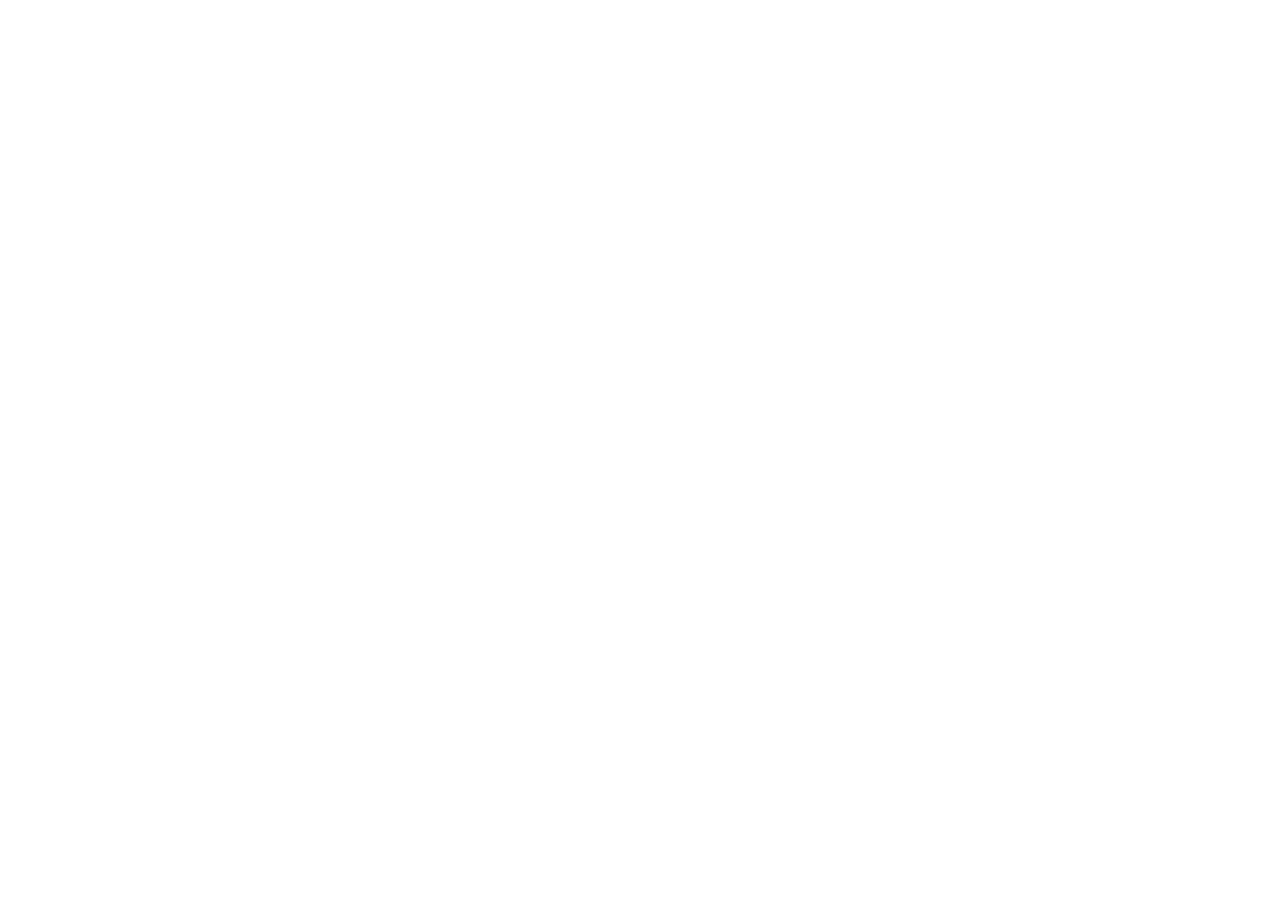
==== app.html @ 10225011 "fix: 更新位置" ====
<!DOCTYPE html>
<html>

<head>
  <meta charset="UTF-8">
  <title>台灣景點資訊</title>
</head>

<body>
  <script type="text/javascript">
    function getMobileOperatingSystem() {
      var userAgent = navigator.userAgent || navigator.vendor || window.opera;
      if (/android/i.test(userAgent)) {
        return "android";
      }
      if (/iPad|iPhone|iPod/.test(userAgent) && !window.MSStream) {
        return "ios";
      }
      return "unknown";
    }
    function redirectToAppStore() {
      var os = getMobileOperatingSystem();
      if (os === "ios") {
        window.location.href = "https://apps.apple.com/us/app/id1671108420";
      } else if (os === "android") {
        window.location.href = "https://play.google.com/store/apps/details?id=com.meetstudio.travel";
      } else {
        alert("Sorry, your device is not supported.");
      }
    }
    redirectToAppStore();
  </script>
</body>

</html>
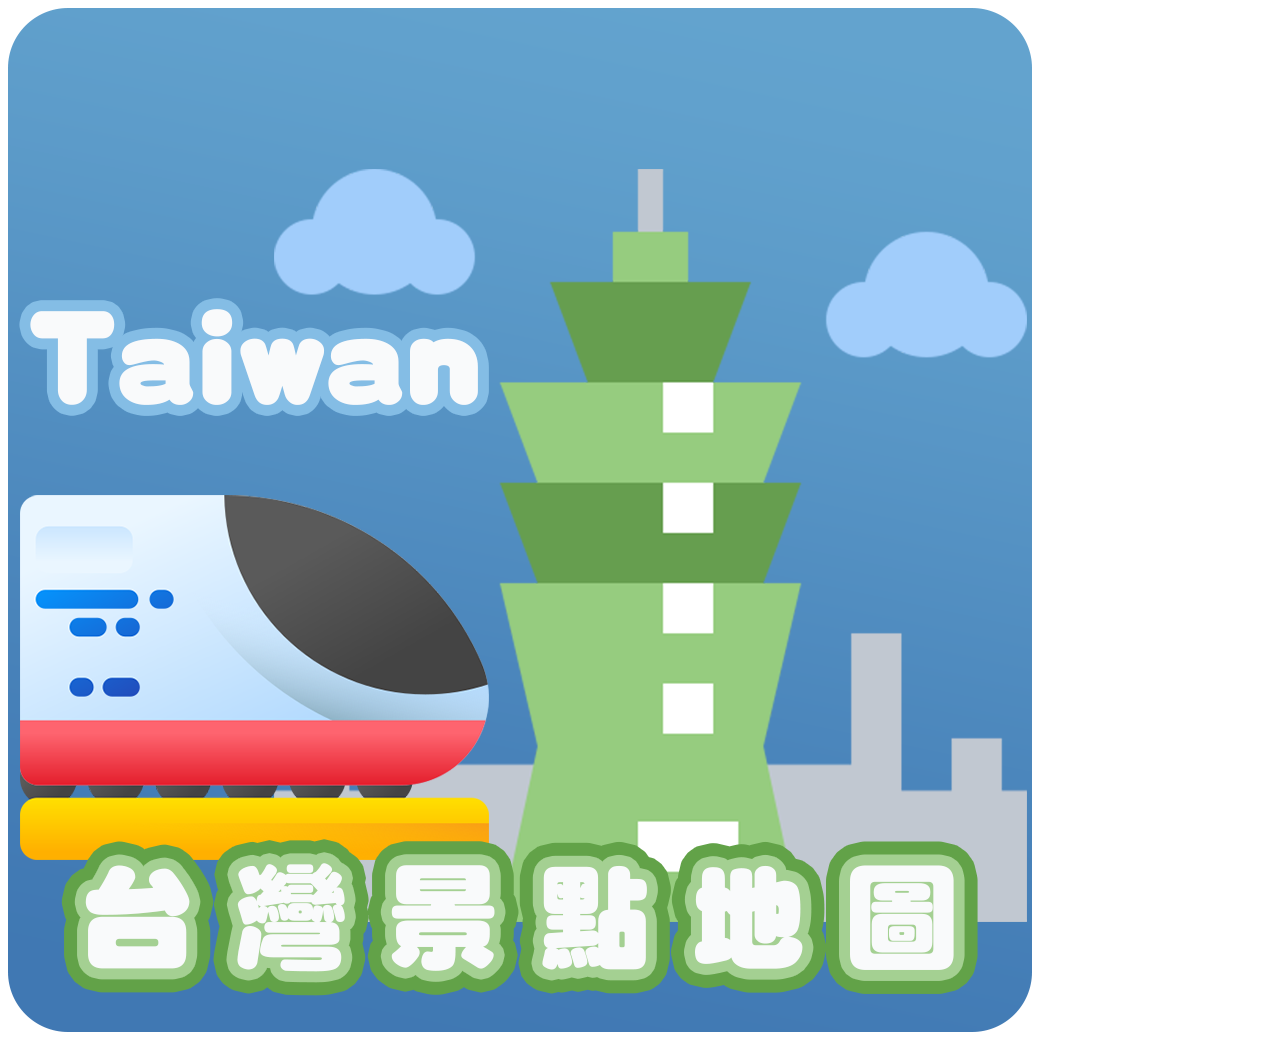
==== commit 335bc4df: "feat: 新增logo." ====
--- a/app.html
+++ b/app.html
@@ -7,6 +7,7 @@
 </head>
 
 <body>
+  <img src="/res/logo.png" alt="Logo" />
   <script type="text/javascript">
     function getMobileOperatingSystem() {
       var userAgent = navigator.userAgent || navigator.vendor || window.opera;
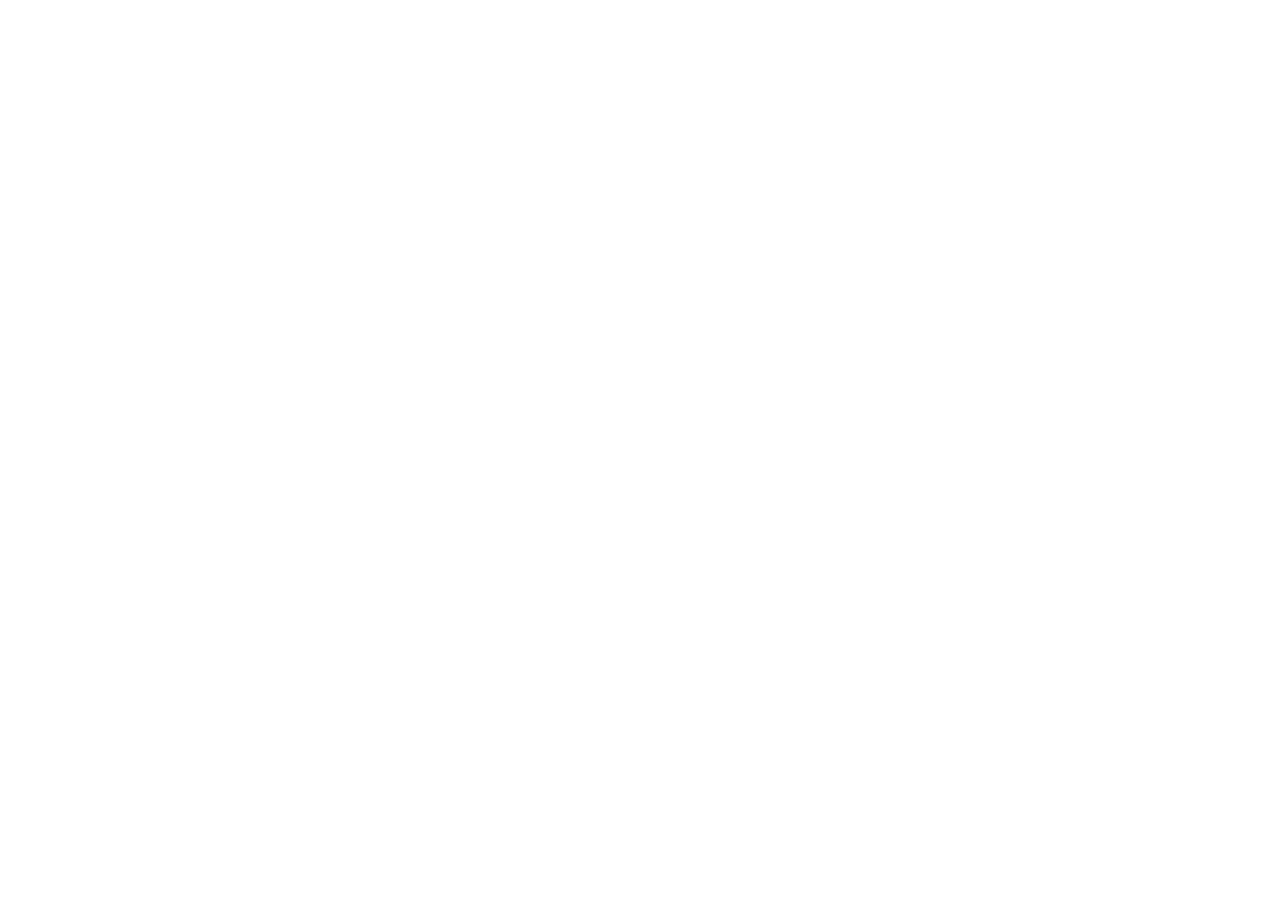
==== commit 7e22dc27: "Update app.html" ====
--- a/app.html
+++ b/app.html
@@ -7,7 +7,6 @@
 </head>
 
 <body>
-  <img src="/res/logo.png" alt="Logo" />
   <script type="text/javascript">
     function getMobileOperatingSystem() {
       var userAgent = navigator.userAgent || navigator.vendor || window.opera;
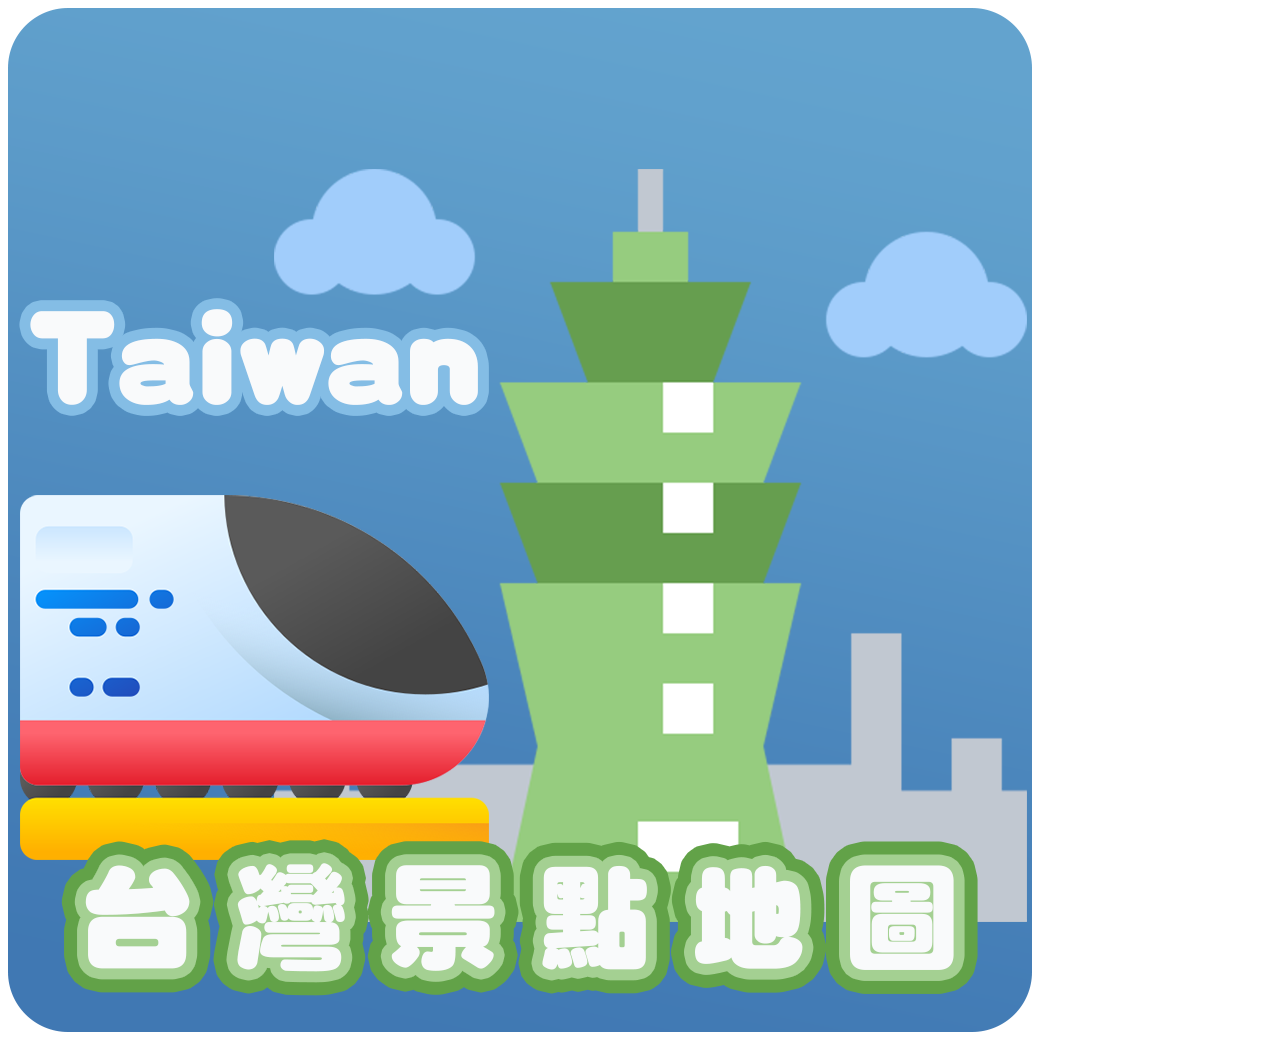
==== commit 5430657f: "Update app.html" ====
--- a/app.html
+++ b/app.html
@@ -7,6 +7,7 @@
 </head>
 
 <body>
+  <img src="res/logo.png" alt="Logo" />
   <script type="text/javascript">
     function getMobileOperatingSystem() {
       var userAgent = navigator.userAgent || navigator.vendor || window.opera;
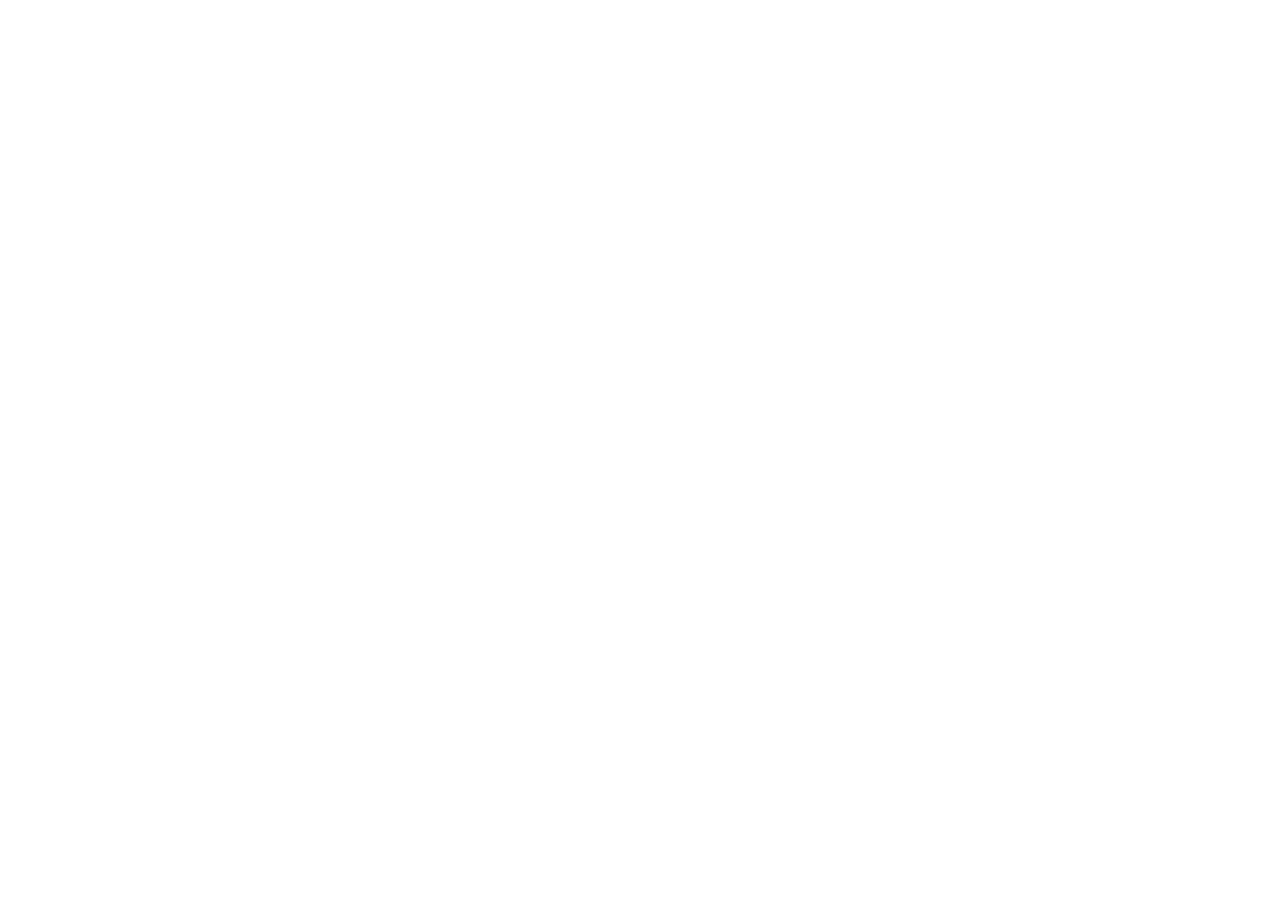
==== commit ae880d43: "Update app.html" ====
--- a/app.html
+++ b/app.html
@@ -7,7 +7,6 @@
 </head>
 
 <body>
-  <img src="res/logo.png" alt="Logo" />
   <script type="text/javascript">
     function getMobileOperatingSystem() {
       var userAgent = navigator.userAgent || navigator.vendor || window.opera;
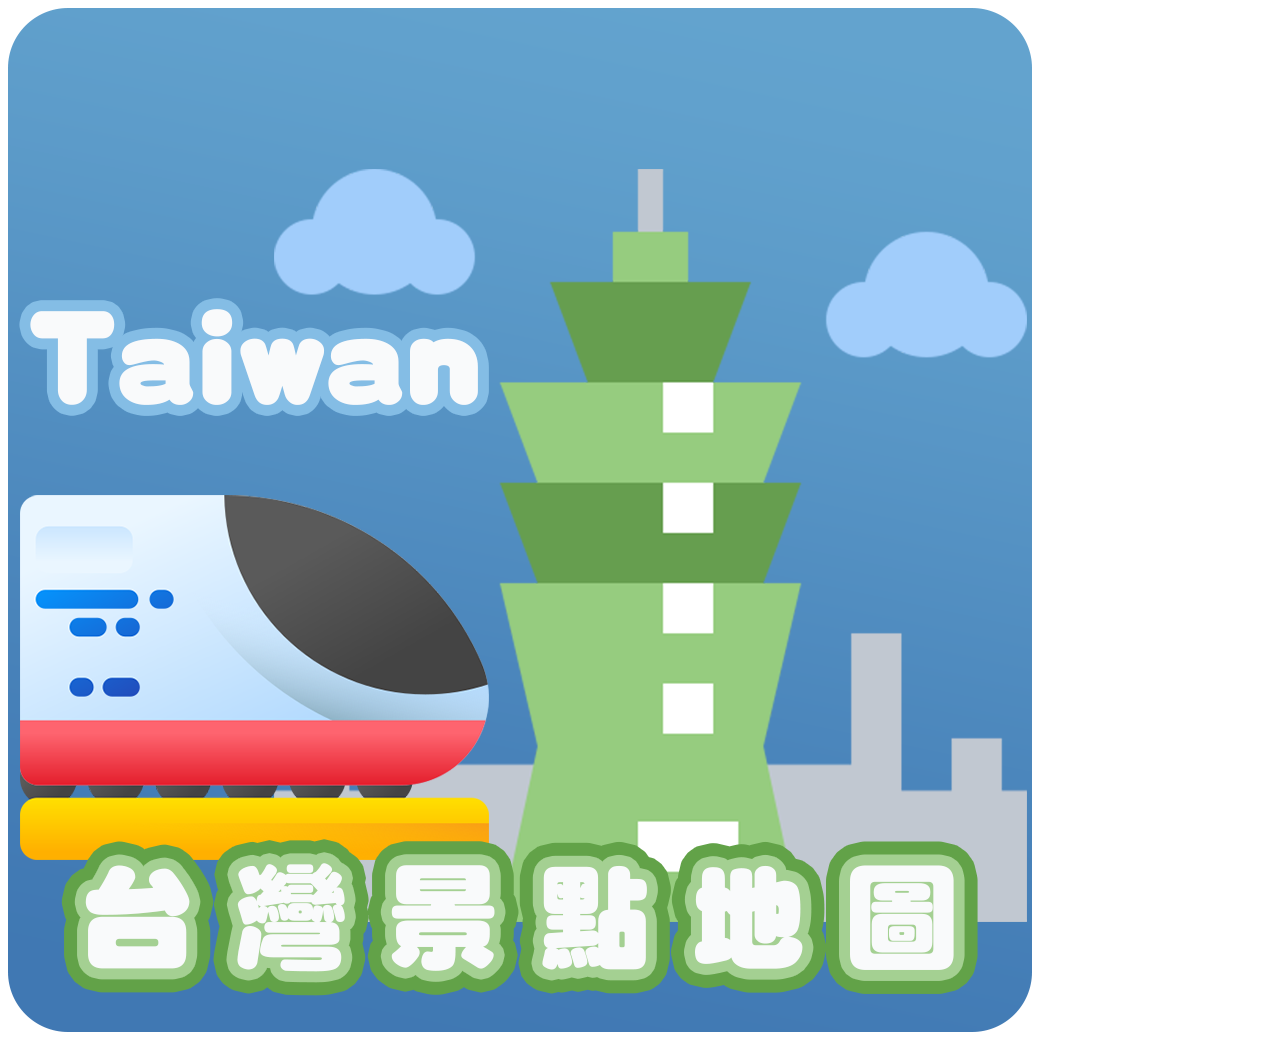
==== commit 3e5d1ecd: "feat: 新的樣式." ====
--- a/app.html
+++ b/app.html
@@ -3,33 +3,41 @@
 
 <head>
   <meta charset="UTF-8">
+  <meta name="viewport" content="width=device-width, initial-scale=1.0">
   <title>台灣景點資訊</title>
+
+  <!-- Open Graph Meta Tags -->
+  <meta property="og:title" content="台灣景點資訊">
+  <meta property="og:description" content="快來下載台灣景點資訊 App，準備玩爆大台灣！">
+  <meta property="og:image" content="res/app_icon.png">
+  <meta property="og:url" content="./app.html">
+  <meta property="og:type" content="website">
+
+  <!-- Twitter Card Meta Tags -->
+  <meta name="twitter:card" content="summary_large_image">
+  <meta name="twitter:title" content="台灣景點資訊">
+  <meta name="twitter:description" content="快來快來下載台灣景點資訊 App，準備玩爆大台灣！">
+  <meta name="twitter:image" content="res/app_icon.png">
+
+  <script>
+    document.addEventListener('DOMContentLoaded', function () {
+      const userAgent = navigator.userAgent || navigator.vendor || window.opera;
+
+      if (/android/i.test(userAgent)) {
+        // 如果是 Android 裝置
+        window.location.href = "https://play.google.com/store/apps/details?id=com.meetstudio.travel";
+      } else if (/iPhone|iPad|iPod/i.test(userAgent)) {
+        // 如果是 iOS 裝置
+        window.location.href = "https://apps.apple.com/us/app/id1671108420";
+      }
+    });
+  </script>
 </head>
 
 <body>
-  <script type="text/javascript">
-    function getMobileOperatingSystem() {
-      var userAgent = navigator.userAgent || navigator.vendor || window.opera;
-      if (/android/i.test(userAgent)) {
-        return "android";
-      }
-      if (/iPad|iPhone|iPod/.test(userAgent) && !window.MSStream) {
-        return "ios";
-      }
-      return "unknown";
-    }
-    function redirectToAppStore() {
-      var os = getMobileOperatingSystem();
-      if (os === "ios") {
-        window.location.href = "https://apps.apple.com/us/app/id1671108420";
-      } else if (os === "android") {
-        window.location.href = "https://play.google.com/store/apps/details?id=com.meetstudio.travel";
-      } else {
-        alert("Sorry, your device is not supported.");
-      }
-    }
-    redirectToAppStore();
-  </script>
+  <a href="https://apps.apple.com/us/app/id1671108420" target="_blank">
+    <img src="res/app_icon.png" alt="快點來下載喔~" style="max-width: 100%; height: auto;">
+  </a>
 </body>
 
 </html>
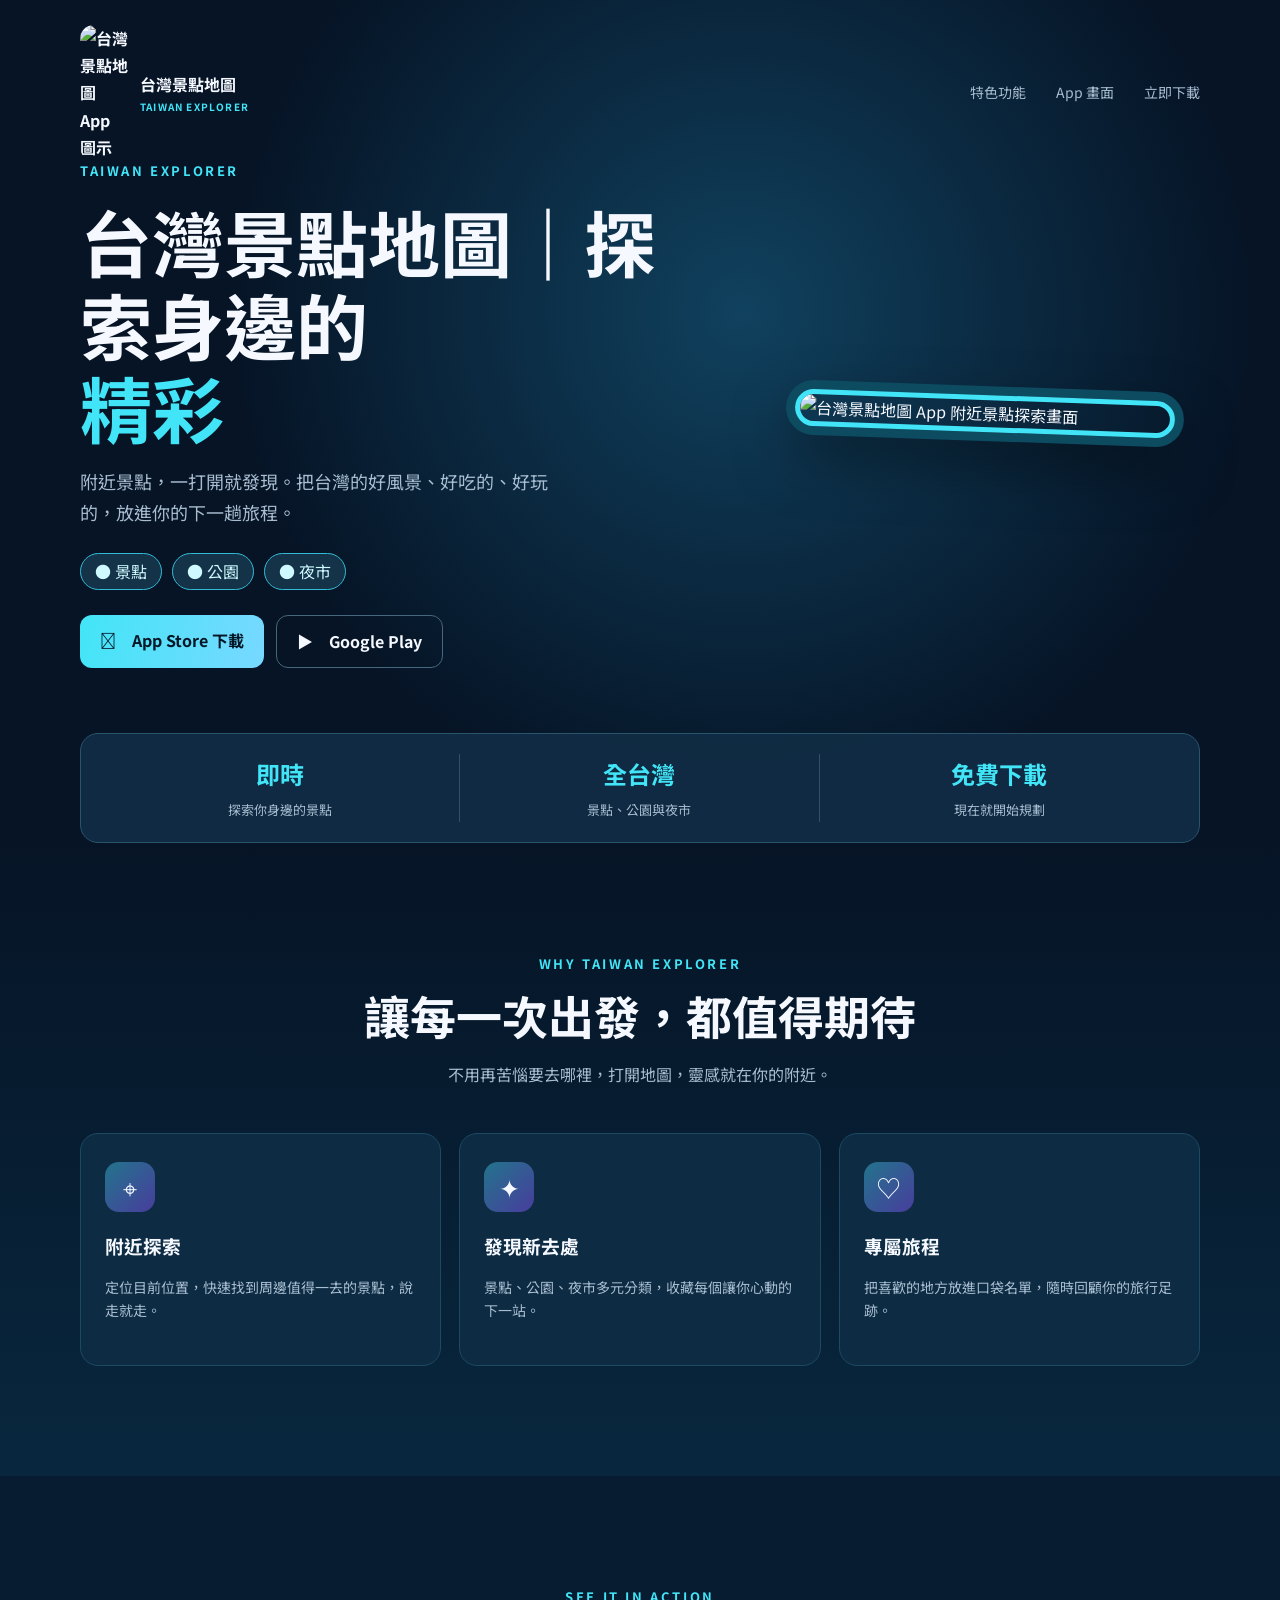
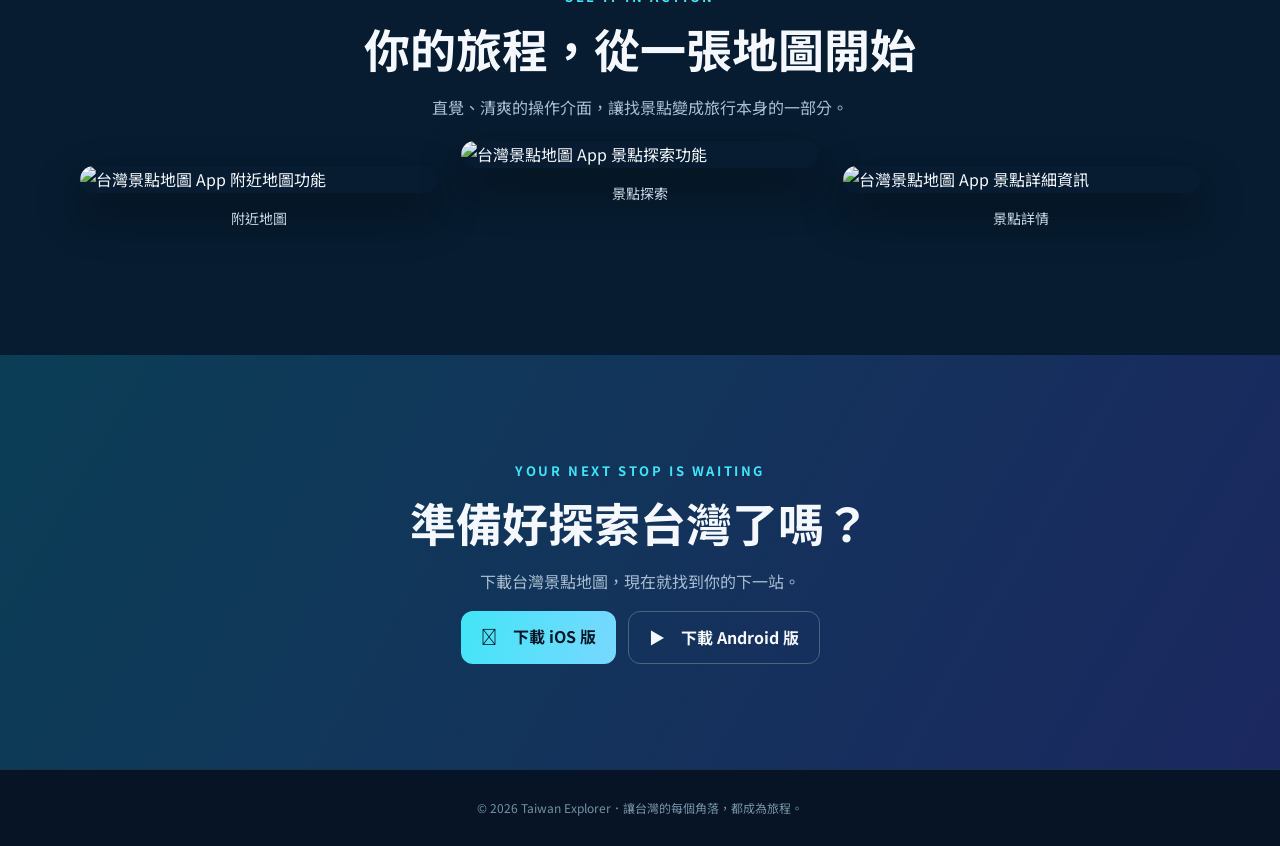
==== commit 22727214: "build: 放上靜態落地頁." ====
--- a/app.html
+++ b/app.html
@@ -1,43 +1,492 @@
-<!DOCTYPE html>
-<html>
-
-<head>
-  <meta charset="UTF-8">
-  <meta name="viewport" content="width=device-width, initial-scale=1.0">
-  <title>台灣景點資訊</title>
-
-  <!-- Open Graph Meta Tags -->
-  <meta property="og:title" content="台灣景點資訊">
-  <meta property="og:description" content="快來下載台灣景點資訊 App，準備玩爆大台灣！">
-  <meta property="og:image" content="res/app_icon.png">
-  <meta property="og:url" content="./app.html">
-  <meta property="og:type" content="website">
-
-  <!-- Twitter Card Meta Tags -->
-  <meta name="twitter:card" content="summary_large_image">
-  <meta name="twitter:title" content="台灣景點資訊">
-  <meta name="twitter:description" content="快來快來下載台灣景點資訊 App，準備玩爆大台灣！">
-  <meta name="twitter:image" content="res/app_icon.png">
-
-  <script>
-    document.addEventListener('DOMContentLoaded', function () {
-      const userAgent = navigator.userAgent || navigator.vendor || window.opera;
-
-      if (/android/i.test(userAgent)) {
-        // 如果是 Android 裝置
-        window.location.href = "https://play.google.com/store/apps/details?id=com.meetstudio.travel";
-      } else if (/iPhone|iPad|iPod/i.test(userAgent)) {
-        // 如果是 iOS 裝置
-        window.location.href = "https://apps.apple.com/us/app/id1671108420";
-      }
-    });
-  </script>
-</head>
-
-<body>
-  <a href="https://apps.apple.com/us/app/id1671108420" target="_blank">
-    <img src="res/app_icon.png" alt="快點來下載喔~" style="max-width: 100%; height: auto;">
-  </a>
-</body>
-
-</html>+<!doctype html>
+<html lang="zh-Hant">
+  <head>
+    <meta charset="UTF-8" />
+    <meta name="viewport" content="width=device-width,initial-scale=1" />
+    <title>台灣景點地圖 App｜探索全台景點、夜市與公園 | Taiwan Explorer</title>
+    <meta
+      name="description"
+      content="台灣景點地圖 Taiwan Explorer，快速探索全台景點、夜市、公園與附近好去處。免費下載 App，規劃你的下一趟旅程。"
+    />
+    <meta
+      name="keywords"
+      content="台灣景點地圖, 台灣景點, 景點地圖, 台灣旅遊, 旅遊 App, 附近景點, 夜市, 公園"
+    />
+    <link rel="canonical" href="https://qn5566.github.io/travel/" />
+    <meta property="og:type" content="website" />
+    <meta property="og:locale" content="zh_TW" />
+    <meta property="og:title" content="台灣景點地圖 App｜探索全台景點" />
+    <meta
+      property="og:description"
+      content="快速探索全台景點、夜市、公園與附近好去處。"
+    />
+    <meta property="og:image" content="https://raw.githubusercontent.com/qn5566/travel/main/res/app_icon.png" />
+    <meta name="twitter:card" content="summary_large_image" />
+    <meta name="twitter:title" content="台灣景點地圖 App｜Taiwan Explorer" />
+    <meta
+      name="twitter:description"
+      content="探索身邊的精彩，找到你的下一站。"
+    />
+    <link
+      href="https://fonts.googleapis.com/css2?family=Noto+Sans+TC:wght@400;700;900&display=swap"
+      rel="stylesheet"
+    />
+    <style>
+      :root {
+        --b: #061426;
+        --c: #42e5f7;
+        --m: #a8bdd0;
+      }
+      * {
+        box-sizing: border-box;
+      }
+      body {
+        margin: 0;
+        background: var(--b);
+        color: #f5f9ff;
+        font-family: "Noto Sans TC", sans-serif;
+        line-height: 1.7;
+      }
+      a {
+        color: inherit;
+        text-decoration: none;
+      }
+      .wrap {
+        width: min(1120px, calc(100% - 48px));
+        margin: auto;
+      }
+      header {
+        position: absolute;
+        inset: 0 0 auto;
+        padding: 25px 0;
+      }
+      .nav {
+        display: flex;
+        justify-content: space-between;
+        align-items: center;
+      }
+      .brand {
+        display: flex;
+        align-items: center;
+        gap: 12px;
+        font-weight: 700;
+      }
+      .brand img {
+        width: 48px;
+        border-radius: 14px;
+      }
+      .brand small {
+        display: block;
+        color: var(--c);
+        font-size: 10px;
+        letter-spacing: 0.12em;
+      }
+      .navlinks {
+        display: flex;
+        gap: 30px;
+        color: var(--m);
+        font-size: 14px;
+      }
+      .hero {
+        padding: 160px 0 110px;
+        min-height: 740px;
+        background: radial-gradient(circle at 58% 40%, #10415e, var(--b) 58%);
+        overflow: hidden;
+      }
+      .hero-grid {
+        display: grid;
+        grid-template-columns: 1fr 430px;
+        gap: 60px;
+        align-items: center;
+      }
+      .eyebrow {
+        color: var(--c);
+        letter-spacing: 0.2em;
+        font-size: 13px;
+        font-weight: 700;
+      }
+      .hero h1 {
+        font-size: clamp(42px, 6vw, 72px);
+        line-height: 1.15;
+        margin: 18px 0;
+      }
+      .hero h1 span {
+        color: var(--c);
+      }
+      .hero p {
+        color: var(--m);
+        font-size: 18px;
+        max-width: 500px;
+      }
+      .pills {
+        display: flex;
+        gap: 10px;
+        margin: 25px 0;
+      }
+      .pill {
+        border: 1px solid #32bcd5;
+        border-radius: 999px;
+        padding: 4px 14px;
+        color: #cefaff;
+        background: #143248;
+      }
+      .buttons {
+        display: flex;
+        gap: 12px;
+        flex-wrap: wrap;
+      }
+      .btn {
+        padding: 12px 20px;
+        border-radius: 12px;
+        font-weight: 700;
+      }
+      .primary {
+        color: #041727;
+        background: linear-gradient(105deg, var(--c), #78d8ff);
+      }
+      .ghost {
+        border: 1px solid #46677c;
+      }
+      .hero-phone {
+        width: min(100%, 380px);
+        display: block;
+        margin: auto;
+        border: 5px solid var(--c);
+        border-radius: 38px;
+        box-shadow:
+          0 0 0 9px #0d4b61,
+          0 25px 60px #0008;
+        transform: rotate(2deg);
+      }
+      .stats {
+        margin-top: -45px;
+        position: relative;
+      }
+      .stats-inner {
+        display: grid;
+        grid-template-columns: repeat(3, 1fr);
+        background: #102d45e6;
+        border: 1px solid #29546c;
+        border-radius: 18px;
+        padding: 20px;
+      }
+      .stat {
+        text-align: center;
+        border-right: 1px solid #315066;
+      }
+      .stat:last-child {
+        border: 0;
+      }
+      .stat strong {
+        display: block;
+        color: var(--c);
+        font-size: 24px;
+      }
+      .stat span {
+        color: var(--m);
+        font-size: 13px;
+      }
+      .section {
+        padding: 110px 0;
+      }
+      .features {
+        background: linear-gradient(#061426, #08273e);
+      }
+      .head {
+        text-align: center;
+        max-width: 650px;
+        margin: 0 auto 45px;
+      }
+      .head h2,
+      .download h2 {
+        font-size: clamp(30px, 4vw, 46px);
+        line-height: 1.25;
+        margin: 12px 0;
+      }
+      .head p,
+      .download p {
+        color: var(--m);
+      }
+      .feature-grid {
+        display: grid;
+        grid-template-columns: repeat(3, 1fr);
+        gap: 18px;
+      }
+      .feature {
+        padding: 28px 24px;
+        background: #0d2b43;
+        border: 1px solid #1d4962;
+        border-radius: 18px;
+      }
+      .feature-icon {
+        font-size: 25px;
+        width: 50px;
+        height: 50px;
+        display: grid;
+        place-items: center;
+        border-radius: 14px;
+        background: linear-gradient(135deg, #23748c, #483d9d);
+      }
+      .feature h3 {
+        margin: 18px 0 5px;
+      }
+      .feature p {
+        color: var(--m);
+        font-size: 14px;
+      }
+      .screens {
+        background: #071c30;
+      }
+      .screen-row {
+        display: grid;
+        grid-template-columns: repeat(3, 1fr);
+        gap: 24px;
+        align-items: end;
+      }
+      .screen-card img {
+        width: 100%;
+        display: block;
+        border-radius: 22px;
+        box-shadow: 0 20px 45px #0007;
+      }
+      .screen-card:nth-child(2) {
+        transform: translateY(-25px);
+      }
+      .screen-label {
+        text-align: center;
+        color: #c7d9e5;
+        font-size: 14px;
+      }
+      .download {
+        text-align: center;
+        padding: 105px 0;
+        background: linear-gradient(120deg, #0b3e56, #1b2860);
+      }
+      .download .buttons {
+        justify-content: center;
+      }
+      .footer {
+        text-align: center;
+        padding: 28px;
+        color: #7591a4;
+        font-size: 12px;
+        border-top: 1px solid #15344b;
+      }
+      @media (max-width: 800px) {
+        .navlinks {
+          display: none;
+        }
+        .hero {
+          padding-top: 130px;
+        }
+        .hero-grid {
+          grid-template-columns: 1fr;
+          gap: 45px;
+        }
+        .hero-art {
+          order: -1;
+        }
+        .hero-phone {
+          width: min(75vw, 330px);
+        }
+        .feature-grid {
+          grid-template-columns: 1fr;
+        }
+        .screen-row {
+          gap: 10px;
+        }
+        .screen-card img {
+          border-radius: 12px;
+        }
+        .screen-card:nth-child(2) {
+          transform: translateY(-12px);
+        }
+      }
+      @media (max-width: 480px) {
+        .wrap {
+          width: calc(100% - 32px);
+        }
+        .hero h1 {
+          font-size: 40px;
+        }
+        .stats-inner {
+          grid-template-columns: 1fr;
+          padding: 8px 20px;
+        }
+        .stat {
+          border: 0;
+          border-bottom: 1px solid #315066;
+          padding: 10px;
+        }
+        .stat:last-child {
+          border: 0;
+        }
+        .section {
+          padding: 80px 0;
+        }
+        .btn {
+          width: 100%;
+          text-align: center;
+        }
+        .pills {
+          flex-wrap: wrap;
+        }
+      }
+    </style>
+    <script type="application/ld+json">
+      {
+        "@context": "https://schema.org",
+        "@type": "MobileApplication",
+        "name": "台灣景點地圖",
+        "alternateName": "Taiwan Explorer",
+        "applicationCategory": "TravelApplication",
+        "operatingSystem": "iOS, Android",
+        "description": "探索全台景點、夜市、公園與附近好去處的旅遊 App。",
+        "image": "https://raw.githubusercontent.com/qn5566/travel/main/res/app_icon.png",
+        "offers": { "@type": "Offer", "price": "0", "priceCurrency": "TWD" }
+      }
+    </script>
+  </head>
+  <body>
+    <header>
+      <div class="wrap nav">
+        <a class="brand" href="#top"
+          ><img src="https://raw.githubusercontent.com/qn5566/travel/main/res/app_icon.png" alt="台灣景點地圖 App 圖示" /><span
+            >台灣景點地圖<small>TAIWAN EXPLORER</small></span
+          ></a
+        >
+        <nav class="navlinks">
+          <a href="#features">特色功能</a><a href="#screens">App 畫面</a
+          ><a href="#download">立即下載</a>
+        </nav>
+      </div>
+    </header>
+    <main id="top">
+      <section class="hero">
+        <div class="wrap hero-grid">
+          <div>
+            <div class="eyebrow">TAIWAN EXPLORER</div>
+            <h1>台灣景點地圖｜探索身邊的<br /><span>精彩</span></h1>
+            <p>
+              附近景點，一打開就發現。把台灣的好風景、好吃的、好玩的，放進你的下一趟旅程。
+            </p>
+            <div class="pills">
+              <span class="pill">● 景點</span><span class="pill">● 公園</span
+              ><span class="pill">● 夜市</span>
+            </div>
+            <div class="buttons">
+              <a
+                class="btn primary"
+                href="https://apps.apple.com/us/app/id1671108420"
+                >　App Store 下載</a
+              ><a
+                class="btn ghost"
+                href="https://play.google.com/store/apps/details?id=com.meetstudio.travel"
+                >▶　Google Play</a
+              >
+            </div>
+          </div>
+          <div class="hero-art">
+            <img
+              class="hero-phone"
+              src="https://raw.githubusercontent.com/qn5566/travel/main/app_pic/marketing_intro/intro_1_ios_6.5-inch.png"
+              alt="台灣景點地圖 App 附近景點探索畫面"
+            />
+          </div>
+        </div>
+      </section>
+      <section class="stats">
+        <div class="wrap stats-inner">
+          <div class="stat">
+            <strong>即時</strong><span>探索你身邊的景點</span>
+          </div>
+          <div class="stat">
+            <strong>全台灣</strong><span>景點、公園與夜市</span>
+          </div>
+          <div class="stat">
+            <strong>免費下載</strong><span>現在就開始規劃</span>
+          </div>
+        </div>
+      </section>
+      <section class="section features" id="features">
+        <div class="wrap">
+          <div class="head">
+            <div class="eyebrow">WHY TAIWAN EXPLORER</div>
+            <h2>讓每一次出發，都值得期待</h2>
+            <p>不用再苦惱要去哪裡，打開地圖，靈感就在你的附近。</p>
+          </div>
+          <div class="feature-grid">
+            <article class="feature">
+              <div class="feature-icon">⌖</div>
+              <h3>附近探索</h3>
+              <p>定位目前位置，快速找到周邊值得一去的景點，說走就走。</p>
+            </article>
+            <article class="feature">
+              <div class="feature-icon">✦</div>
+              <h3>發現新去處</h3>
+              <p>景點、公園、夜市多元分類，收藏每個讓你心動的下一站。</p>
+            </article>
+            <article class="feature">
+              <div class="feature-icon">♡</div>
+              <h3>專屬旅程</h3>
+              <p>把喜歡的地方放進口袋名單，隨時回顧你的旅行足跡。</p>
+            </article>
+          </div>
+        </div>
+      </section>
+      <section class="section screens" id="screens">
+        <div class="wrap">
+          <div class="head">
+            <div class="eyebrow">SEE IT IN ACTION</div>
+            <h2>你的旅程，從一張地圖開始</h2>
+            <p>直覺、清爽的操作介面，讓找景點變成旅行本身的一部分。</p>
+          </div>
+          <div class="screen-row">
+            <div class="screen-card">
+              <img
+                src="https://raw.githubusercontent.com/qn5566/travel/main/app_pic/ios_upload_1284x2778/03_nearby_map.png"
+                alt="台灣景點地圖 App 附近地圖功能"
+              />
+              <p class="screen-label">附近地圖</p>
+            </div>
+            <div class="screen-card">
+              <img
+                src="https://raw.githubusercontent.com/qn5566/travel/main/app_pic/ios_upload_1284x2778/04_attractions.png"
+                alt="台灣景點地圖 App 景點探索功能"
+              />
+              <p class="screen-label">景點探索</p>
+            </div>
+            <div class="screen-card">
+              <img
+                src="https://raw.githubusercontent.com/qn5566/travel/main/app_pic/ios_upload_1284x2778/05_place_details.png"
+                alt="台灣景點地圖 App 景點詳細資訊"
+              />
+              <p class="screen-label">景點詳情</p>
+            </div>
+          </div>
+        </div>
+      </section>
+      <section class="download" id="download">
+        <div class="wrap">
+          <div class="eyebrow">YOUR NEXT STOP IS WAITING</div>
+          <h2>準備好探索台灣了嗎？</h2>
+          <p>下載台灣景點地圖，現在就找到你的下一站。</p>
+          <div class="buttons">
+            <a
+              class="btn primary"
+              href="https://apps.apple.com/us/app/id1671108420"
+              >　下載 iOS 版</a
+            ><a
+              class="btn ghost"
+              href="https://play.google.com/store/apps/details?id=com.meetstudio.travel"
+              >▶　下載 Android 版</a
+            >
+          </div>
+        </div>
+      </section>
+    </main>
+    <footer class="footer">
+      © 2026 Taiwan Explorer．讓台灣的每個角落，都成為旅程。
+    </footer>
+  </body>
+</html>
